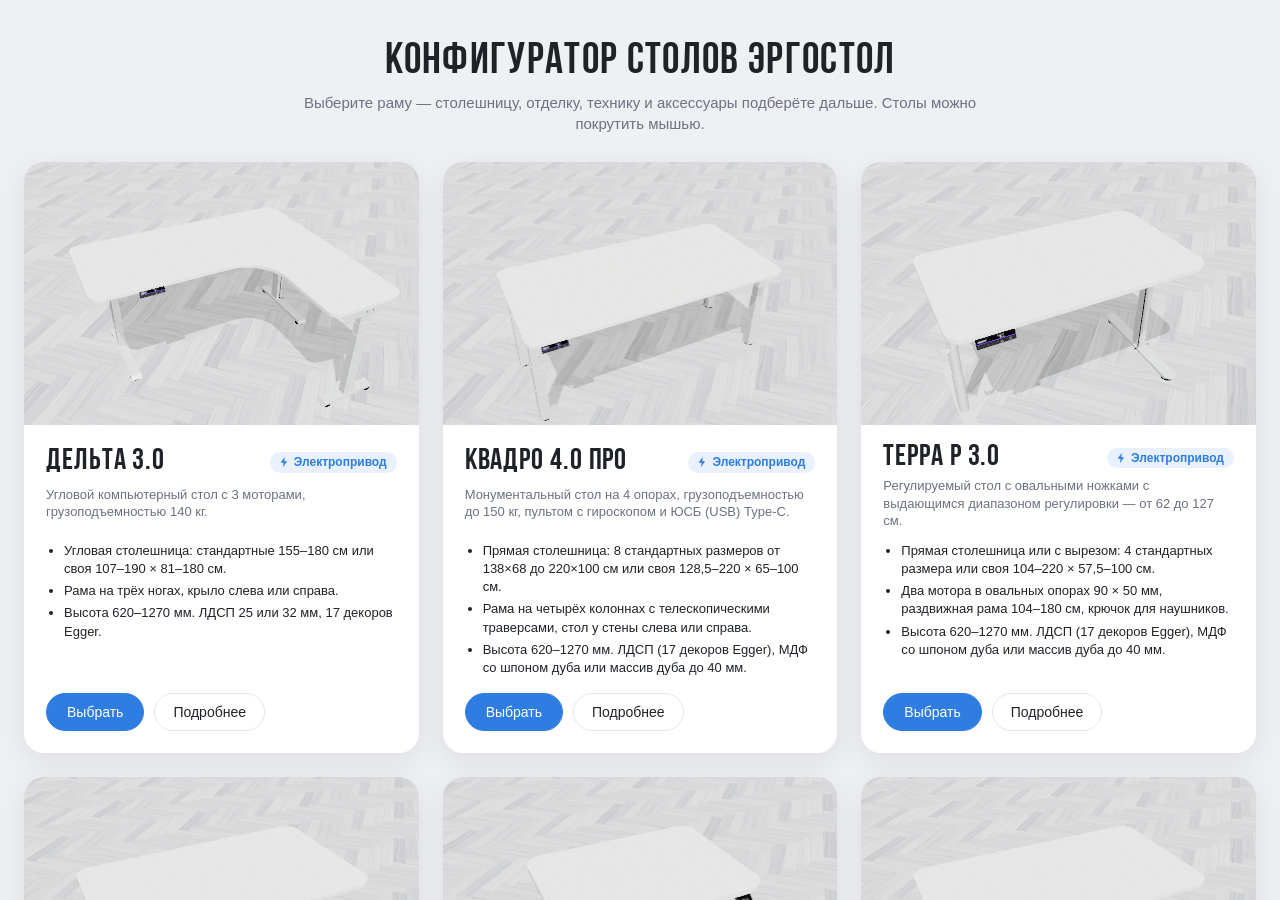
==== index.html @ d45074bc "Deploy demo 2026-10-31 14:52" ====
<!doctype html>
<html lang="ru">
<head>
  <meta charset="UTF-8" />
  <meta name="viewport" content="width=device-width, initial-scale=1.0, viewport-fit=cover" />
  <meta name="description" content="3D-конфигуратор регулируемых столов Эргостол — Дельта 3.0, Квадро 4.0 Про, Терра, Уно и Регус Фикс: размеры и декор столешницы, рама, техника и аксессуары на столе, чертёж." />
  <meta name="theme-color" content="#eef0f3" />
  <title>3D-конфигуратор столов Эргостол</title>
  <link rel="canonical" href="https://lmoroz.github.io/ergostol-configurator/" />
  <!-- Превью ссылки в мессенджерах и соцсетях (Open Graph, Twitter/X): только абсолютные адреса, JS ботами не выполняется. -->
  <meta property="og:type" content="website" />
  <meta property="og:locale" content="ru_RU" />
  <meta property="og:site_name" content="Конфигуратор Эргостол" />
  <meta property="og:title" content="3D-конфигуратор столов Эргостол" />
  <meta property="og:description" content="Соберите регулируемый стол в 3D: угловой или прямой, размеры, декор, рама, мониторы и аксессуары — и поделитесь ссылкой." />
  <meta property="og:url" content="https://lmoroz.github.io/ergostol-configurator/" />
  <meta property="og:image" content="https://lmoroz.github.io/ergostol-configurator/og-image.jpg" />
  <meta property="og:image:type" content="image/jpeg" />
  <meta property="og:image:width" content="1200" />
  <meta property="og:image:height" content="630" />
  <meta property="og:image:alt" content="Угловой стол Эргостол Дельта 3.0 с мониторами и игровым системником в 3D-конфигураторе" />
  <meta name="twitter:card" content="summary_large_image" />
  <meta name="twitter:title" content="3D-конфигуратор столов Эргостол" />
  <meta name="twitter:description" content="Соберите регулируемый стол в 3D: угловой или прямой, размеры, декор, рама, мониторы и аксессуары — и поделитесь ссылкой." />
  <meta name="twitter:image" content="https://lmoroz.github.io/ergostol-configurator/og-image.jpg" />
  <meta name="aiturec:title" content="3D-конфигуратор столов Эргостол" />
  <meta name="aiturec:description" content="Соберите регулируемый стол в 3D: угловой или прямой, размеры, декор, рама, мониторы и аксессуары — и поделитесь ссылкой." />
  <meta name="aiturec:image" content="https://lmoroz.github.io/ergostol-configurator/og-image.jpg" />
  <link rel="image_src" href="https://lmoroz.github.io/ergostol-configurator/og-image.jpg">
  <script type="application/ld+json">
    {
      "@context": "https://schema.org",
      "@type": "WebApplication",
      "name": "3D-конфигуратор столов Эргостол",
      "url": "https://lmoroz.github.io/ergostol-configurator/",
      "image": "https://lmoroz.github.io/ergostol-configurator/og-image.jpg",
      "description": "3D-конфигуратор регулируемых столов Эргостол: размеры и декор столешницы, рама, техника и аксессуары на столе, чертёж.",
      "applicationCategory": "DesignApplication",
      "operatingSystem": "Any",
      "browserRequirements": "WebGL",
      "inLanguage": "ru"
    }
  </script>
  <script>
    // Демо лежит в подпапке с относительными путями: без слеша в конце (/demo вместо /demo/) ./assets/ ушли бы в корень сайта.
    if (!/(\/|\.html?)$/.test(location.pathname)) location.replace(location.pathname + '/' + location.search + location.hash)
  </script>
  <style>html,body{background:#eef0f3;height:100%;margin:0;font-family:Arial,Helvetica,sans-serif}#configurator{height:100dvh}</style>
  <script type="module" crossorigin src="./assets/index-C2E3-yl2.js"></script>
</head>
<body>
  <div id="configurator"></div>
</body>
</html>
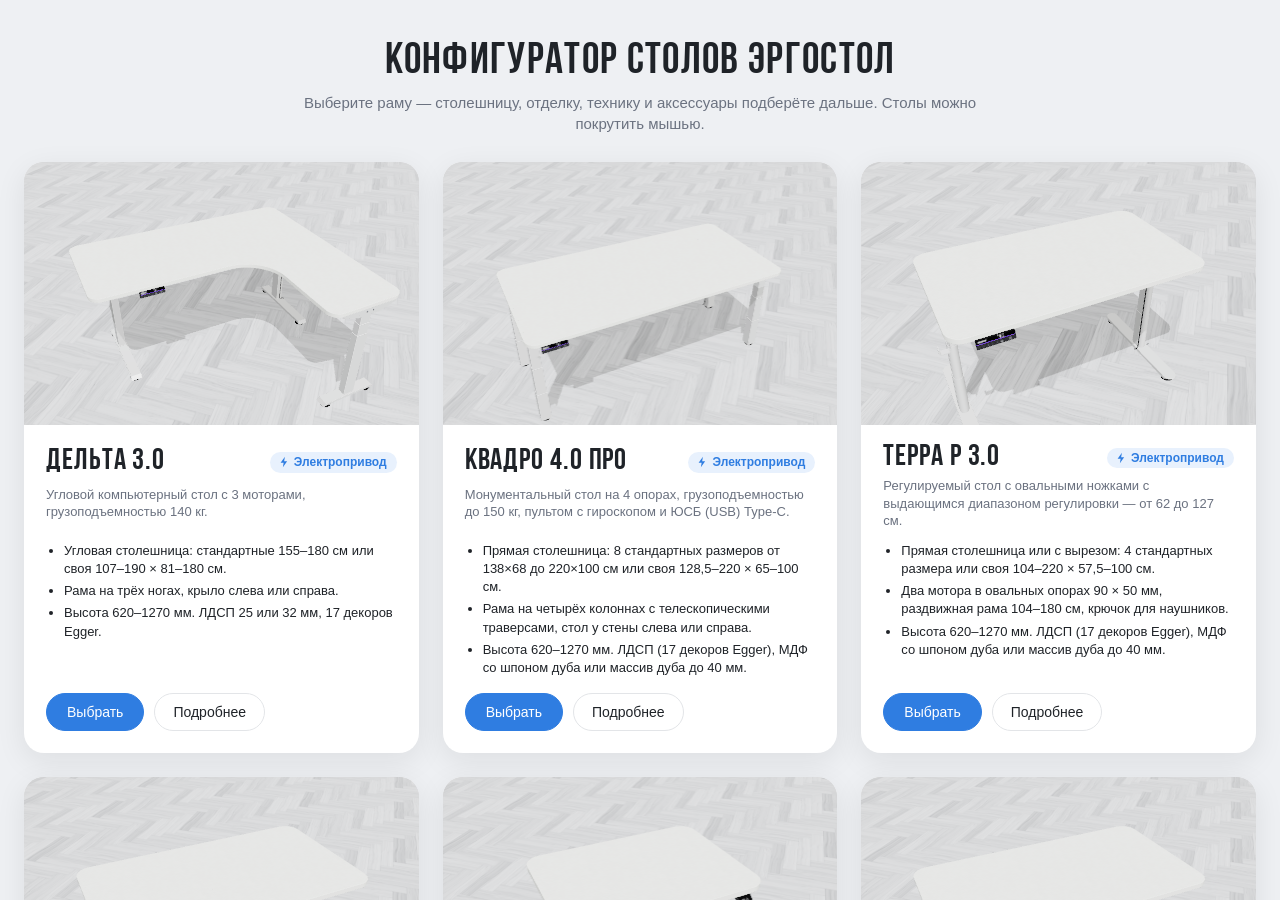
==== commit 10396ef0: "Deploy demo 2026-11-11 01:06" ====
--- a/index.html
+++ b/index.html
@@ -46,7 +46,7 @@
     if (!/(\/|\.html?)$/.test(location.pathname)) location.replace(location.pathname + '/' + location.search + location.hash)
   </script>
   <style>html,body{background:#eef0f3;height:100%;margin:0;font-family:Arial,Helvetica,sans-serif}#configurator{height:100dvh}</style>
-  <script type="module" crossorigin src="./assets/index-C2E3-yl2.js"></script>
+  <script type="module" crossorigin src="./assets/index-D0ay9NuN.js"></script>
 </head>
 <body>
   <div id="configurator"></div>
